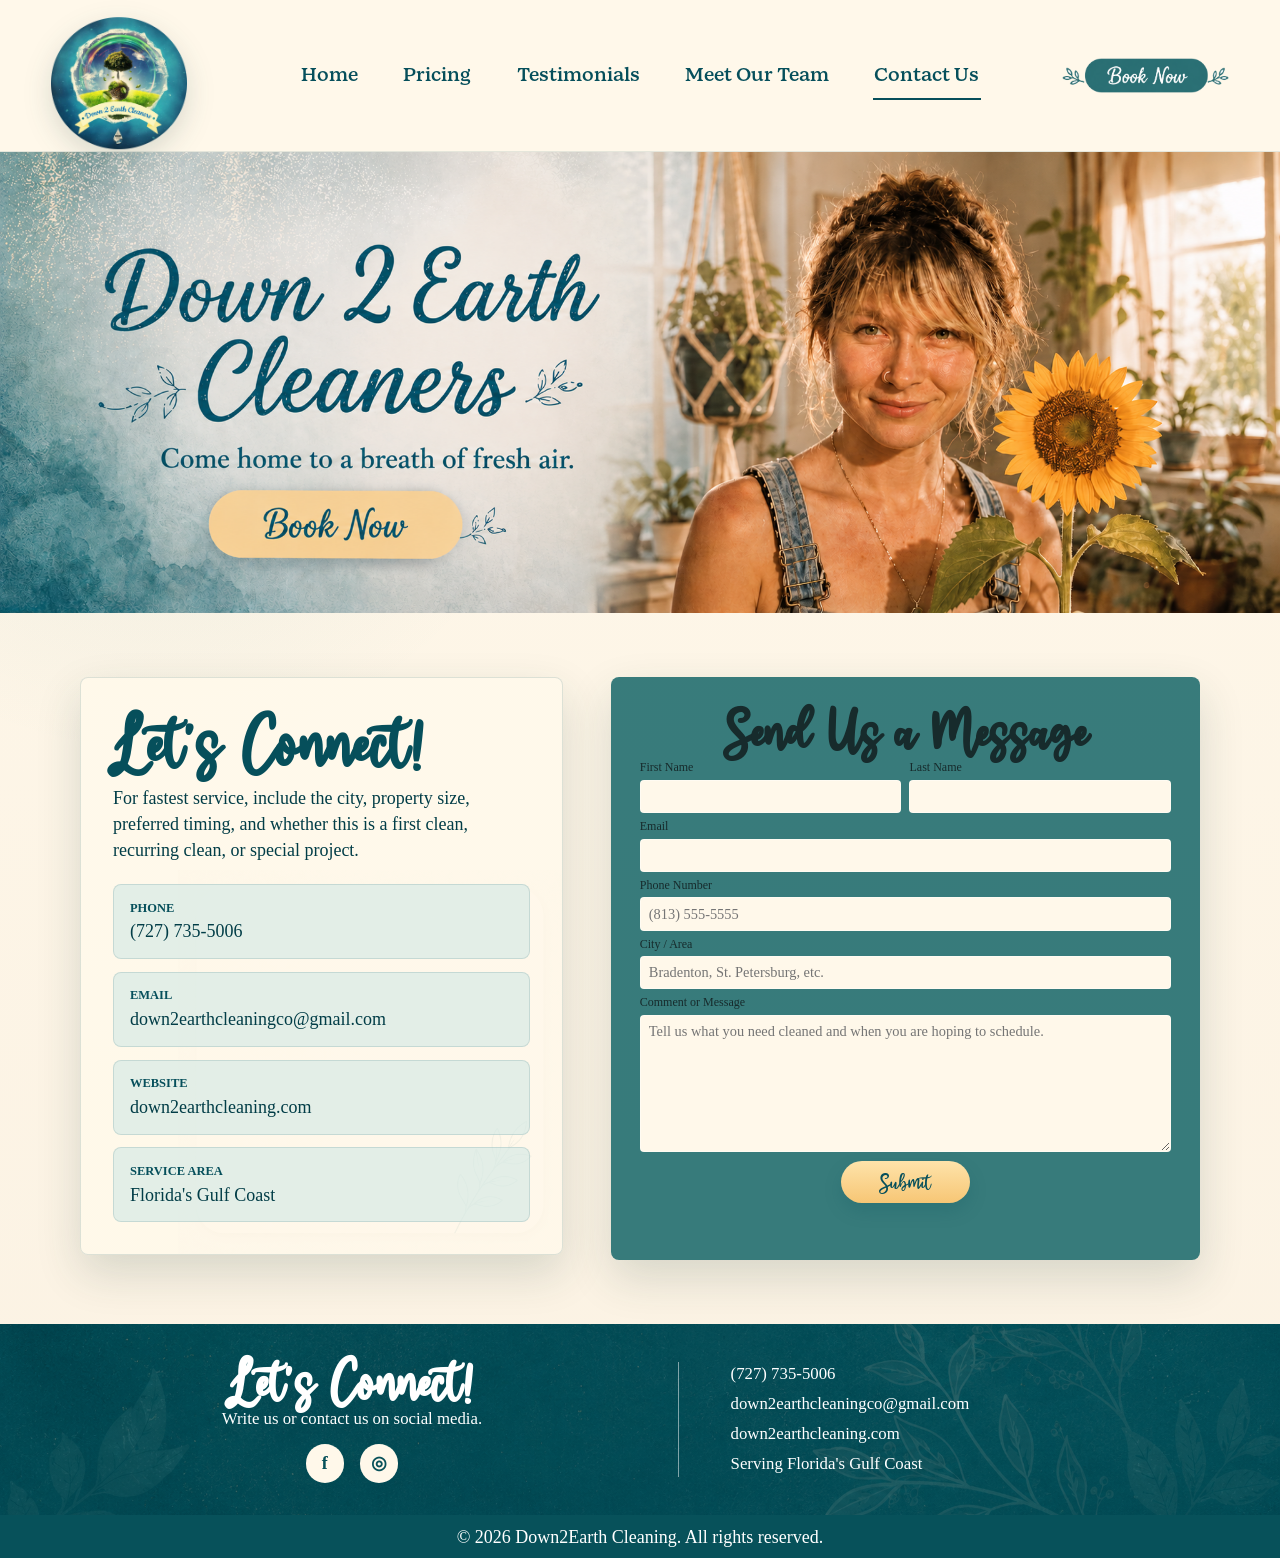
==== contact.html @ 71974619 "Initial commit — Down 2 Earth Cleaning static site Co-Authored-By: Claude Sonnet 4.6 <noreply@anthro" ====
<!doctype html>
<html lang="en">
  <head>
    <meta charset="utf-8" />
    <meta name="viewport" content="width=device-width, initial-scale=1" />
    <title>Contact Us | Down 2 Earth Cleaners</title>
    <meta
      name="description"
      content="Contact Down 2 Earth Cleaners to schedule residential cleaning across Florida's Gulf Coast."
    />
    <link rel="stylesheet" href="styles.css?v=logo-up" />
  </head>
  <body>
    <header class="site-header" id="home">
      <a class="brand" href="index.html#home" aria-label="Down 2 Earth Cleaners home">
        <img src="assets/main-logo.png" alt="Down 2 Earth Cleaners logo" />
      </a>

      <button class="menu-toggle" type="button" aria-expanded="false" aria-controls="site-nav">
        <span></span>
        <span></span>
        <span></span>
        <span class="sr-only">Toggle navigation</span>
      </button>

      <nav class="site-nav" id="site-nav" aria-label="Primary navigation">
        <a href="index.html#home">Home</a>
        <a href="pricing.html">Pricing</a>
        <a href="testimonials.html">Testimonials</a>
        <a href="team.html">Meet Our Team</a>
        <a href="contact.html" class="active">Contact Us</a>
      </nav>

      <a class="header-cta" href="#contact-form" aria-label="Book Now">
        <img src="assets/book-now-button.png?v=transparent" alt="" />
      </a>
    </header>

    <main>
      <section class="hero" aria-label="Down 2 Earth Cleaners">
        <img class="hero-art" src="assets/banner v4.PNG" alt="Down 2 Earth Cleaners" />
      </section>

      <section class="contact-page" aria-label="Contact Down 2 Earth Cleaners">
        <div class="contact-card">
          <h2>Let's Connect!</h2>
          <p>
            For fastest service, include the city, property size, preferred timing, and whether this
            is a first clean, recurring clean, or special project.
          </p>
          <address class="contact-list">
            <a href="tel:+17277355006">
              <span>Phone</span>
              (727) 735-5006
            </a>
            <a href="mailto:down2earthcleaningco@gmail.com">
              <span>Email</span>
              down2earthcleaningco@gmail.com
            </a>
            <a href="https://down2earthcleaning.com">
              <span>Website</span>
              down2earthcleaning.com
            </a>
            <div>
              <span>Service Area</span>
              Florida's Gulf Coast
            </div>
          </address>
        </div>

        <form class="message-form contact-page-form" id="contact-form">
          <h2>Send Us a Message</h2>
          <div class="form-row">
            <label>
              <span>First Name</span>
              <input name="first-name" autocomplete="given-name" required />
            </label>
            <label>
              <span>Last Name</span>
              <input name="last-name" autocomplete="family-name" required />
            </label>
          </div>
          <label>
            <span>Email</span>
            <input type="email" name="email" autocomplete="email" required />
          </label>
          <label>
            <span>Phone Number</span>
            <input type="tel" name="phone" autocomplete="tel" placeholder="(813) 555-5555" />
          </label>
          <label>
            <span>City / Area</span>
            <input name="service-area" autocomplete="address-level2" placeholder="Bradenton, St. Petersburg, etc." />
          </label>
          <label>
            <span>Comment or Message</span>
            <textarea
              name="message"
              rows="6"
              required
              placeholder="Tell us what you need cleaned and when you are hoping to schedule."
            ></textarea>
          </label>
          <button type="submit">Submit</button>
          <p class="form-status" aria-live="polite"></p>
        </form>
      </section>

      <section class="contact-band" id="contact" aria-labelledby="contact-title">
        <div class="contact-info">
          <h2 id="contact-title">Let's Connect!</h2>
          <p>Write us or contact us on social media.</p>
          <div class="socials" aria-label="Social links">
            <a href="#" aria-label="Facebook">f</a>
            <a href="#" aria-label="Instagram">◎</a>
          </div>
        </div>
        <address class="contact-details">
          <a href="tel:+17277355006">(727) 735-5006</a>
          <a href="mailto:down2earthcleaningco@gmail.com">down2earthcleaningco@gmail.com</a>
          <a href="https://down2earthcleaning.com">down2earthcleaning.com</a>
          <span>Serving Florida's Gulf Coast</span>
        </address>
      </section>
    </main>

    <footer class="site-footer">
      <p>© 2026 Down2Earth Cleaning. All rights reserved.</p>
    </footer>

    <script src="script.js"></script>
  </body>
</html>
---- styles.css ----
@font-face {
  font-display: swap;
  font-family: "Christmas Mint";
  font-style: normal;
  font-weight: 400;
  src: url("assets/fonts/christmas-mint.ttf") format("truetype");
}

@font-face {
  font-display: swap;
  font-family: "Bogue Slab Medium";
  font-style: normal;
  font-weight: 500;
  src: url("assets/fonts/BogueSlab-Medium.otf") format("opentype");
}

:root {
  --ink: #064f5b;
  --ink-dark: #023d47;
  --teal: #0d6c73;
  --teal-deep: #07515a;
  --paper: #fbf2e3;
  --paper-soft: #fff8ea;
  --gold: #f4c06c;
  --line: rgba(7, 81, 90, 0.18);
  --shadow: 0 18px 45px rgba(27, 60, 57, 0.16);
  --display-font: "Christmas Mint", "Brush Script MT", "Segoe Script", cursive;
}

* {
  box-sizing: border-box;
}

html {
  scroll-behavior: smooth;
}

body {
  margin: 0;
  color: #172b2c;
  background:
    radial-gradient(circle at 12% 22%, rgba(13, 108, 115, 0.08), transparent 26rem),
    linear-gradient(180deg, var(--paper-soft), var(--paper));
  font-family: Georgia, "Times New Roman", serif;
  font-size: 18px;
  line-height: 1.45;
}

a {
  color: inherit;
}

img {
  display: block;
  max-width: 100%;
}

.sr-only {
  position: absolute;
  width: 1px;
  height: 1px;
  padding: 0;
  margin: -1px;
  overflow: hidden;
  clip: rect(0, 0, 0, 0);
  white-space: nowrap;
  border: 0;
}

.site-header {
  position: sticky;
  top: 0;
  z-index: 20;
  display: grid;
  grid-template-columns: minmax(9rem, 13rem) minmax(0, 1fr) minmax(9rem, 13rem);
  align-items: center;
  min-height: 7.25rem;
  padding: 0.6rem clamp(1rem, 4vw, 4rem);
  background: rgba(255, 248, 234, 0.94);
  border-bottom: 1px solid rgba(7, 81, 90, 0.1);
  backdrop-filter: blur(12px);
}

.brand {
  width: 8.5rem;
  transform: translateY(0.45rem);
  filter: drop-shadow(0 10px 14px rgba(27, 60, 57, 0.16));
}

.site-nav {
  display: flex;
  justify-content: center;
  gap: clamp(1.35rem, 3.3vw, 4rem);
  color: var(--ink);
  font-family: "Bogue Slab Medium", Georgia, "Times New Roman", serif;
  font-size: clamp(1.2rem, 1.35vw, 1.48rem);
  font-weight: 500;
  line-height: 1;
}

.site-nav a {
  position: relative;
  padding: 0.45rem 0.1rem;
  text-decoration: none;
  white-space: nowrap;
}

.site-nav a::after {
  position: absolute;
  right: 0;
  bottom: -0.45rem;
  left: 0;
  height: 2px;
  content: "";
  background: currentColor;
  transform: scaleX(0);
  transform-origin: center;
  transition: transform 160ms ease;
}

.site-nav a:hover::after,
.site-nav a.active::after {
  transform: scaleX(1);
}

.header-cta,
.primary-button,
.message-form button {
  display: inline-flex;
  align-items: center;
  justify-content: center;
  min-height: 3rem;
  padding: 0.7rem 2.1rem;
  color: white;
  background: linear-gradient(180deg, #3d7b7d, var(--teal-deep));
  border: 0;
  border-radius: 999px;
  font-family: var(--display-font);
  font-size: 1.45rem;
  line-height: 1;
  text-decoration: none;
  box-shadow: 0 8px 18px rgba(6, 79, 91, 0.17);
  cursor: pointer;
}

.header-cta {
  justify-self: end;
  min-height: 0;
  padding: 0;
  background: transparent;
  border-radius: 0;
  box-shadow: none;
}

.header-cta img {
  width: clamp(10rem, 13vw, 13.5rem);
  max-width: none;
}

.menu-toggle {
  display: none;
}

.hero {
  position: relative;
  min-height: 0;
  aspect-ratio: 2048 / 737;
  overflow: hidden;
  background: #d7ede9;
}

.hero-art {
  position: absolute;
  inset: 0;
  width: 100%;
  height: 100%;
  object-fit: cover;
  object-position: center 44%;
}

.hero::after {
  content: none;
}

.hero-copy {
  display: none;
}

.hero h1,
.section-heading h2,
.about h2,
.contact-info h2,
.message-form h2 {
  margin: 0;
  font-family: var(--display-font);
  line-height: 0.95;
  letter-spacing: 0;
}

.hero h1 {
  font-size: clamp(4rem, 8.6vw, 8.8rem);
}

.hero p {
  margin: 1.1rem 0 1.6rem;
  font-size: clamp(1.45rem, 2.4vw, 2.35rem);
  color: var(--ink-dark);
}

.primary-button,
.message-form button {
  color: var(--ink);
  background: linear-gradient(180deg, #fee3aa, #f7c675);
}

.services {
  display: block;
  margin: 0;
  padding: 0;
  background: #fbf3e8;
}

.services-banner {
  display: block;
  width: 100%;
  aspect-ratio: 2048 / 483;
  object-fit: cover;
}

.about {
  position: relative;
  display: grid;
  grid-template-columns: minmax(17rem, 0.8fr) 1fr;
  align-items: center;
  min-height: 21rem;
  overflow: hidden;
  color: var(--ink-dark);
  background: #b9d8d5;
}

.about > img {
  position: absolute;
  inset: 0;
  width: 100%;
  height: 100%;
  object-fit: cover;
}

.about-copy {
  position: relative;
  z-index: 1;
  grid-column: 2;
  max-width: 40rem;
  padding: clamp(2rem, 4vw, 4rem) clamp(1.5rem, 6vw, 6rem);
}

.about h2,
.section-heading h2 {
  color: var(--ink);
  font-size: clamp(3.2rem, 5.4vw, 5rem);
}

.about h3 {
  margin: 1rem 0 0.8rem;
  font-size: clamp(1.25rem, 2.1vw, 1.8rem);
  line-height: 1.25;
}

.about p {
  max-width: 37rem;
  margin: 0;
  font-size: 1.15rem;
}

.testimonials {
  padding: clamp(2.2rem, 4vw, 3.4rem) clamp(1rem, 5vw, 4rem) 0.8rem;
  background:
    linear-gradient(rgba(255, 248, 234, 0.84), rgba(255, 248, 234, 0.84)),
    url("assets/testimonial-cards.png") center 8rem / 52rem auto no-repeat;
}

.section-heading {
  color: var(--ink);
  text-align: center;
}

.section-heading p {
  margin: 0.15rem 0 1.6rem;
  font-weight: 700;
}

.review-grid {
  display: grid;
  grid-template-columns: repeat(3, 1fr);
  gap: clamp(1rem, 4vw, 3rem);
  max-width: 68rem;
  margin: 0 auto;
}

.review {
  min-height: 17rem;
  padding: 1.35rem 1.7rem;
  background: rgba(255, 248, 234, 0.93);
  border: 1px solid rgba(7, 81, 90, 0.12);
  border-radius: 8px;
  box-shadow: var(--shadow);
  text-align: center;
}

.stars {
  color: #d19627;
  font-size: 1.35rem;
  letter-spacing: 0;
}

.review p {
  margin: 0.65rem 0 1rem;
  font-size: 1rem;
}

.review strong {
  display: block;
  color: var(--ink);
  font-family: var(--display-font);
  font-size: 1.65rem;
  line-height: 1;
  text-align: left;
}

.review span {
  display: block;
  font-size: 0.95rem;
  text-align: left;
}

.review-link {
  margin: 1rem 0 0;
  color: var(--ink-dark);
  text-align: center;
}

.contact-band {
  display: grid;
  grid-template-columns: minmax(17rem, 1fr) minmax(17rem, 1fr);
  gap: clamp(2rem, 6vw, 5rem);
  align-items: center;
  justify-content: center;
  min-height: 11rem;
  padding: clamp(1.35rem, 2.5vw, 2rem) clamp(1rem, 8vw, 8rem);
  color: white;
  background:
    linear-gradient(rgba(2, 76, 87, 0.5), rgba(2, 76, 87, 0.58)),
    url("assets/footer.png") center / cover no-repeat;
}

.contact-info {
  text-align: center;
}

.contact-info h2,
.message-form h2 {
  font-size: clamp(2.45rem, 4vw, 3.35rem);
}

.contact-info p {
  margin: 0.15rem 0 0.8rem;
  font-size: 1.05rem;
}

.socials {
  display: flex;
  justify-content: center;
  gap: 1rem;
}

.socials a {
  display: grid;
  place-items: center;
  width: 2.4rem;
  height: 2.4rem;
  color: var(--teal-deep);
  background: var(--paper-soft);
  border-radius: 50%;
  font-weight: 700;
  text-decoration: none;
}

.contact-details {
  display: grid;
  gap: 0.35rem;
  max-width: 23rem;
  padding-left: clamp(1.6rem, 4vw, 3.5rem);
  border-left: 1px solid rgba(255, 255, 255, 0.5);
  font-style: normal;
  font-size: 1.05rem;
  justify-self: start;
}

.contact-details a {
  text-decoration: none;
}

.message-form {
  display: grid;
  gap: 0.32rem;
  padding: 0.9rem 1.25rem 1rem;
  background: rgba(24, 104, 107, 0.86);
  border-radius: 8px;
  box-shadow: var(--shadow);
}

.message-form h2 {
  text-align: center;
}

.form-row {
  display: grid;
  grid-template-columns: 1fr 1fr;
  gap: 0.5rem;
}

.message-form label {
  display: grid;
  gap: 0.2rem;
  font-size: 0.75rem;
}

.message-form input,
.message-form textarea {
  width: 100%;
  min-height: 1.8rem;
  padding: 0.32rem 0.5rem;
  color: #102d2e;
  background: var(--paper-soft);
  border: 1px solid rgba(255, 255, 255, 0.36);
  border-radius: 4px;
  font: inherit;
  font-size: 0.9rem;
}

.message-form button {
  justify-self: center;
  min-height: 2.25rem;
  margin-top: 0.2rem;
  padding-inline: 2.4rem;
  font-size: 1.25rem;
}

.site-footer {
  padding: 0.55rem 1rem;
  color: white;
  background: #07515a;
  text-align: center;
}

.site-footer p {
  margin: 0;
}

.first-clean-copy h2,
.pricing-cta h2 {
  margin: 0;
  color: var(--ink);
  font-family: var(--display-font);
  line-height: 0.95;
  letter-spacing: 0;
}

.pricing-intro {
  display: grid;
  grid-template-columns: minmax(0, 1fr) minmax(18rem, 24rem);
  gap: clamp(1.5rem, 4vw, 4rem);
  align-items: center;
  max-width: 72rem;
  margin: 0 auto;
  padding: clamp(2.5rem, 5vw, 4.5rem) clamp(1rem, 4vw, 2rem);
}

.pricing-copy {
  display: grid;
  gap: 1rem;
  color: #213939;
}

.pricing-copy p {
  margin: 0;
}

.rate-card {
  position: relative;
  overflow: hidden;
  padding: 2rem;
  color: var(--ink);
  background:
    linear-gradient(rgba(255, 248, 234, 0.92), rgba(255, 248, 234, 0.92)),
    url("assets/testimonial-cards.png") center / 28rem auto no-repeat;
  border: 1px solid rgba(7, 81, 90, 0.16);
  border-radius: 8px;
  box-shadow: var(--shadow);
  text-align: center;
}

.rate-card span {
  display: block;
  color: var(--ink-dark);
  font-weight: 700;
  text-transform: uppercase;
}

.rate-card strong {
  display: block;
  margin: 0.2rem 0;
  font-size: clamp(4.5rem, 8vw, 6.4rem);
  line-height: 0.95;
}

.rate-card p {
  margin: 0 0 1rem;
  font-size: 1.45rem;
}

.minimum-note {
  padding: 0.85rem 1rem;
  color: white;
  background: linear-gradient(180deg, #3d7b7d, var(--teal-deep));
  border-radius: 8px;
  font-weight: 700;
}

.pricing-details {
  display: grid;
  grid-template-columns: repeat(3, 1fr);
  gap: clamp(1rem, 3vw, 2rem);
  max-width: 72rem;
  margin: 0 auto;
  padding: 0 clamp(1rem, 4vw, 2rem) clamp(2.5rem, 5vw, 4.5rem);
}

.pricing-panel {
  padding: 1.5rem;
  background: rgba(255, 248, 234, 0.82);
  border: 1px solid rgba(7, 81, 90, 0.14);
  border-radius: 8px;
  box-shadow: 0 10px 26px rgba(27, 60, 57, 0.09);
}

.featured-panel {
  background: rgba(210, 233, 229, 0.72);
}

.panel-icon {
  display: grid;
  place-items: center;
  width: 4.4rem;
  height: 4.4rem;
  margin-bottom: 1rem;
  color: var(--ink);
  background: rgba(13, 108, 115, 0.13);
  border-radius: 50%;
  font-size: 2.15rem;
}

.pricing-panel h2 {
  margin: 0 0 0.75rem;
  color: var(--ink);
  font-size: 1.35rem;
  line-height: 1.2;
}

.pricing-panel p {
  margin: 0;
}

.pricing-panel p + p {
  margin-top: 0.85rem;
}

.first-clean {
  position: relative;
  display: grid;
  grid-template-columns: minmax(15rem, 0.8fr) 1fr;
  min-height: 24rem;
  overflow: hidden;
  background: #b9d8d5;
}

.first-clean > img {
  position: absolute;
  inset: 0;
  width: 100%;
  height: 100%;
  object-fit: cover;
}

.first-clean::after {
  position: absolute;
  inset: 0;
  content: "";
  background: linear-gradient(90deg, rgba(185, 216, 213, 0.08), rgba(185, 216, 213, 0.92) 42%, rgba(185, 216, 213, 0.9));
}

.first-clean-copy {
  position: relative;
  z-index: 1;
  grid-column: 2;
  align-self: center;
  max-width: 46rem;
  padding: clamp(2.5rem, 5vw, 4.5rem) clamp(1.5rem, 6vw, 6rem);
  color: var(--ink-dark);
}

.first-clean-copy h2,
.pricing-cta h2 {
  font-size: clamp(3rem, 5.2vw, 5rem);
}

.first-clean-copy p {
  margin: 1rem 0 0;
}

.pricing-cta {
  padding: clamp(2.5rem, 5vw, 4.2rem) clamp(1rem, 5vw, 4rem);
  color: var(--ink-dark);
  text-align: center;
}

.pricing-cta p {
  max-width: 42rem;
  margin: 0.4rem auto 1.4rem;
  font-size: 1.2rem;
}

.testimonial-page {
  display: grid;
  gap: clamp(1.25rem, 4vw, 2.4rem);
  max-width: 74rem;
  margin: 0 auto;
  padding: clamp(2.5rem, 5vw, 4.5rem) clamp(1rem, 4vw, 2rem);
  background:
    radial-gradient(circle at 8% 14%, rgba(13, 108, 115, 0.08), transparent 18rem),
    radial-gradient(circle at 92% 88%, rgba(244, 192, 108, 0.16), transparent 18rem);
}

.long-testimonial {
  position: relative;
  display: grid;
  grid-template-columns: minmax(0, 1fr) minmax(13rem, 17rem);
  gap: clamp(1rem, 3vw, 2rem);
  padding: clamp(1.35rem, 3vw, 2.2rem);
  background:
    linear-gradient(rgba(255, 248, 234, 0.94), rgba(255, 248, 234, 0.94)),
    url("assets/testimonial-cards.png") right bottom / 24rem auto no-repeat;
  border: 1px solid rgba(7, 81, 90, 0.14);
  border-radius: 8px;
  box-shadow: var(--shadow);
}

.long-testimonial::before {
  position: absolute;
  top: 1.3rem;
  left: 1.35rem;
  color: rgba(7, 81, 90, 0.2);
  content: "“";
  font-family: Georgia, "Times New Roman", serif;
  font-size: 6rem;
  line-height: 1;
}

.testimonial-rating {
  grid-column: 1 / -1;
  color: #d19627;
  font-size: 1.35rem;
  letter-spacing: 0;
  text-align: right;
}

.long-testimonial blockquote {
  position: relative;
  z-index: 1;
  margin: 0;
  color: #22393a;
}

.long-testimonial blockquote p {
  margin: 0 0 1rem;
}

.long-testimonial blockquote p:last-child {
  margin-bottom: 0;
}

.long-testimonial footer {
  align-self: start;
  padding: 1.15rem;
  color: var(--ink);
  background: rgba(210, 233, 229, 0.74);
  border: 1px solid rgba(7, 81, 90, 0.14);
  border-radius: 8px;
  text-align: center;
}

.long-testimonial footer strong {
  display: block;
  font-family: var(--display-font);
  font-size: 2.2rem;
  line-height: 1;
}

.long-testimonial footer span {
  display: block;
  margin-top: 0.25rem;
  color: var(--ink-dark);
}

.owner-reply {
  grid-column: 1 / -1;
  margin-top: 0.25rem;
  padding: 1rem 1.2rem;
  color: white;
  background: linear-gradient(180deg, #3d7b7d, var(--teal-deep));
  border-radius: 8px;
}

.owner-reply span {
  display: block;
  margin-bottom: 0.25rem;
  color: #fee3aa;
  font-weight: 700;
  text-transform: uppercase;
}

.owner-reply p {
  margin: 0;
}

.contact-page {
  display: grid;
  grid-template-columns: minmax(18rem, 0.82fr) minmax(22rem, 1fr);
  gap: clamp(1.5rem, 4vw, 3rem);
  align-items: start;
  max-width: 74rem;
  margin: 0 auto;
  padding: clamp(2.5rem, 5vw, 4.5rem) clamp(1rem, 4vw, 2rem);
}

.contact-card {
  padding: clamp(1.4rem, 3vw, 2rem);
  color: var(--ink-dark);
  background:
    linear-gradient(rgba(255, 248, 234, 0.93), rgba(255, 248, 234, 0.93)),
    url("assets/testimonial-cards.png") right bottom / 24rem auto no-repeat;
  border: 1px solid rgba(7, 81, 90, 0.14);
  border-radius: 8px;
  box-shadow: var(--shadow);
}

.contact-card h2 {
  margin: 0;
  color: var(--ink);
  font-family: var(--display-font);
  font-size: clamp(3rem, 5vw, 4.6rem);
  line-height: 0.95;
  letter-spacing: 0;
}

.contact-card p {
  margin: 0.9rem 0 1.3rem;
}

.contact-list {
  display: grid;
  gap: 0.8rem;
  font-style: normal;
}

.contact-list a,
.contact-list div {
  display: grid;
  gap: 0.1rem;
  padding: 0.85rem 1rem;
  background: rgba(210, 233, 229, 0.62);
  border: 1px solid rgba(7, 81, 90, 0.13);
  border-radius: 8px;
  text-decoration: none;
}

.contact-list span {
  color: var(--ink);
  font-size: 0.78rem;
  font-weight: 700;
  text-transform: uppercase;
}

.contact-page-form {
  padding: clamp(1.2rem, 3vw, 1.8rem);
}

.contact-page-form textarea {
  resize: vertical;
}

.form-status {
  min-height: 1.3rem;
  margin: 0.15rem 0 0;
  color: #fff4cf;
  font-size: 0.9rem;
  text-align: center;
}

.team-intro {
  max-width: 72rem;
  margin: 0 auto;
  padding: clamp(2.5rem, 5vw, 4.5rem) clamp(1rem, 4vw, 2rem) clamp(1rem, 2vw, 1.5rem);
}

.team-intro-copy {
  display: grid;
  grid-template-columns: 1fr 1fr;
  gap: clamp(1.25rem, 4vw, 3rem);
  color: #213939;
}

.team-intro-copy p {
  margin: 0;
}

.team-members {
  display: grid;
  grid-template-columns: 1fr 1fr;
  gap: clamp(1.25rem, 4vw, 2.6rem);
  max-width: 72rem;
  margin: 0 auto;
  padding: clamp(1.5rem, 4vw, 2.5rem) clamp(1rem, 4vw, 2rem) clamp(2.5rem, 5vw, 4.5rem);
}

.team-card {
  overflow: hidden;
  background:
    linear-gradient(rgba(255, 248, 234, 0.94), rgba(255, 248, 234, 0.94)),
    url("assets/testimonial-cards.png") right bottom / 24rem auto no-repeat;
  border: 1px solid rgba(7, 81, 90, 0.14);
  border-radius: 8px;
  box-shadow: var(--shadow);
}

.team-photo-wrap {
  position: relative;
  display: grid;
  place-items: center;
  aspect-ratio: 1 / 0.92;
  overflow: hidden;
  color: rgba(255, 248, 234, 0.92);
  background:
    radial-gradient(circle at 34% 28%, rgba(244, 192, 108, 0.34), transparent 14rem),
    linear-gradient(135deg, #3d7b7d, var(--teal-deep));
}

.team-photo-wrap::before {
  content: attr(data-initials);
  font-family: var(--display-font);
  font-size: clamp(5rem, 12vw, 8rem);
  line-height: 1;
}

.team-photo-wrap img {
  position: absolute;
  inset: 0;
  width: 100%;
  height: 100%;
  object-fit: cover;
  object-position: center;
}

.team-photo-wrap img[src="assets/heather-hall.jpg"] {
  object-position: center 35%;
}

.team-photo-wrap img[src="assets/shane-berendt.jpg"] {
  object-position: center 28%;
}

.team-photo-wrap img:not([src]),
.team-photo-wrap img[src=""] {
  display: none;
}

.team-card-copy {
  padding: clamp(1.25rem, 3vw, 1.9rem);
}

.team-card-copy span {
  display: block;
  color: var(--ink-dark);
  font-size: 0.8rem;
  font-weight: 700;
  text-transform: uppercase;
}

.team-card-copy h2,
.team-growth-copy h2 {
  margin: 0.15rem 0 0.7rem;
  color: var(--ink);
  font-family: var(--display-font);
  font-size: clamp(3.1rem, 5vw, 4.8rem);
  line-height: 0.95;
  letter-spacing: 0;
}

.team-card-copy p {
  margin: 0;
  color: #213939;
}

.team-growth {
  position: relative;
  display: grid;
  grid-template-columns: minmax(15rem, 0.72fr) 1fr;
  min-height: 25rem;
  overflow: hidden;
  background: #b9d8d5;
}

.team-growth > img {
  position: absolute;
  inset: 0;
  width: 100%;
  height: 100%;
  object-fit: cover;
}

.team-growth::after {
  position: absolute;
  inset: 0;
  content: "";
  background: linear-gradient(90deg, rgba(185, 216, 213, 0.08), rgba(185, 216, 213, 0.92) 40%, rgba(185, 216, 213, 0.9));
}

.team-growth-copy {
  position: relative;
  z-index: 1;
  grid-column: 2;
  align-self: center;
  max-width: 48rem;
  padding: clamp(2.5rem, 5vw, 4.5rem) clamp(1.5rem, 6vw, 6rem);
  color: var(--ink-dark);
}

.team-growth-copy p {
  margin: 1rem 0 0;
}

@media (max-width: 900px) {
  .site-header {
    grid-template-columns: 5.7rem 1fr auto;
    min-height: 5.3rem;
  }

  .brand {
    width: 6.2rem;
    transform: translateY(0.15rem);
  }

  .menu-toggle {
    display: inline-grid;
    grid-column: 3;
    gap: 0.25rem;
    width: 2.8rem;
    height: 2.8rem;
    place-content: center;
    background: transparent;
    border: 1px solid var(--line);
    border-radius: 8px;
  }

  .menu-toggle span:not(.sr-only) {
    width: 1.2rem;
    height: 2px;
    background: var(--ink);
  }

  .site-nav {
    position: absolute;
    top: 100%;
    right: 1rem;
    left: 1rem;
    display: none;
    flex-direction: column;
    gap: 0.85rem;
    padding: 1rem;
    background: var(--paper-soft);
    border: 1px solid var(--line);
    border-radius: 8px;
    box-shadow: var(--shadow);
  }

  .site-nav.is-open {
    display: flex;
  }

  .header-cta {
    display: none;
  }

  .hero-art {
    object-position: center;
  }

  .services,
  .review-grid,
  .contact-band,
  .pricing-intro,
  .pricing-details,
  .contact-page,
  .team-intro-copy,
  .team-members {
    grid-template-columns: 1fr;
  }

  .about {
    grid-template-columns: 1fr;
    min-height: 28rem;
  }

  .about > img {
    object-position: left center;
  }

  .about-copy {
    grid-column: 1;
    align-self: end;
    max-width: none;
    padding-top: 13rem;
    background: linear-gradient(180deg, transparent, rgba(210, 233, 229, 0.92) 32%);
  }

  .contact-details {
    justify-self: center;
    max-width: none;
    padding-left: 0;
    border-left: 0;
    text-align: center;
  }

  .first-clean {
    grid-template-columns: 1fr;
  }

  .first-clean::after {
    background: linear-gradient(180deg, rgba(185, 216, 213, 0.12), rgba(185, 216, 213, 0.93) 42%);
  }

  .first-clean > img {
    object-position: left center;
  }

  .first-clean-copy {
    grid-column: 1;
    align-self: end;
    padding-top: 13rem;
  }

  .long-testimonial {
    grid-template-columns: 1fr;
  }

  .testimonial-rating {
    text-align: left;
  }

  .team-growth {
    grid-template-columns: 1fr;
  }

  .team-growth::after {
    background: linear-gradient(180deg, rgba(185, 216, 213, 0.1), rgba(185, 216, 213, 0.94) 42%);
  }

  .team-growth > img {
    object-position: left center;
  }

  .team-growth-copy {
    grid-column: 1;
    align-self: end;
    padding-top: 13rem;
  }
}

@media (max-width: 560px) {
  body {
    font-size: 16px;
  }

  .hero h1 {
    max-width: 20rem;
    font-size: 4.2rem;
  }

  .form-row {
    grid-template-columns: 1fr;
  }
}
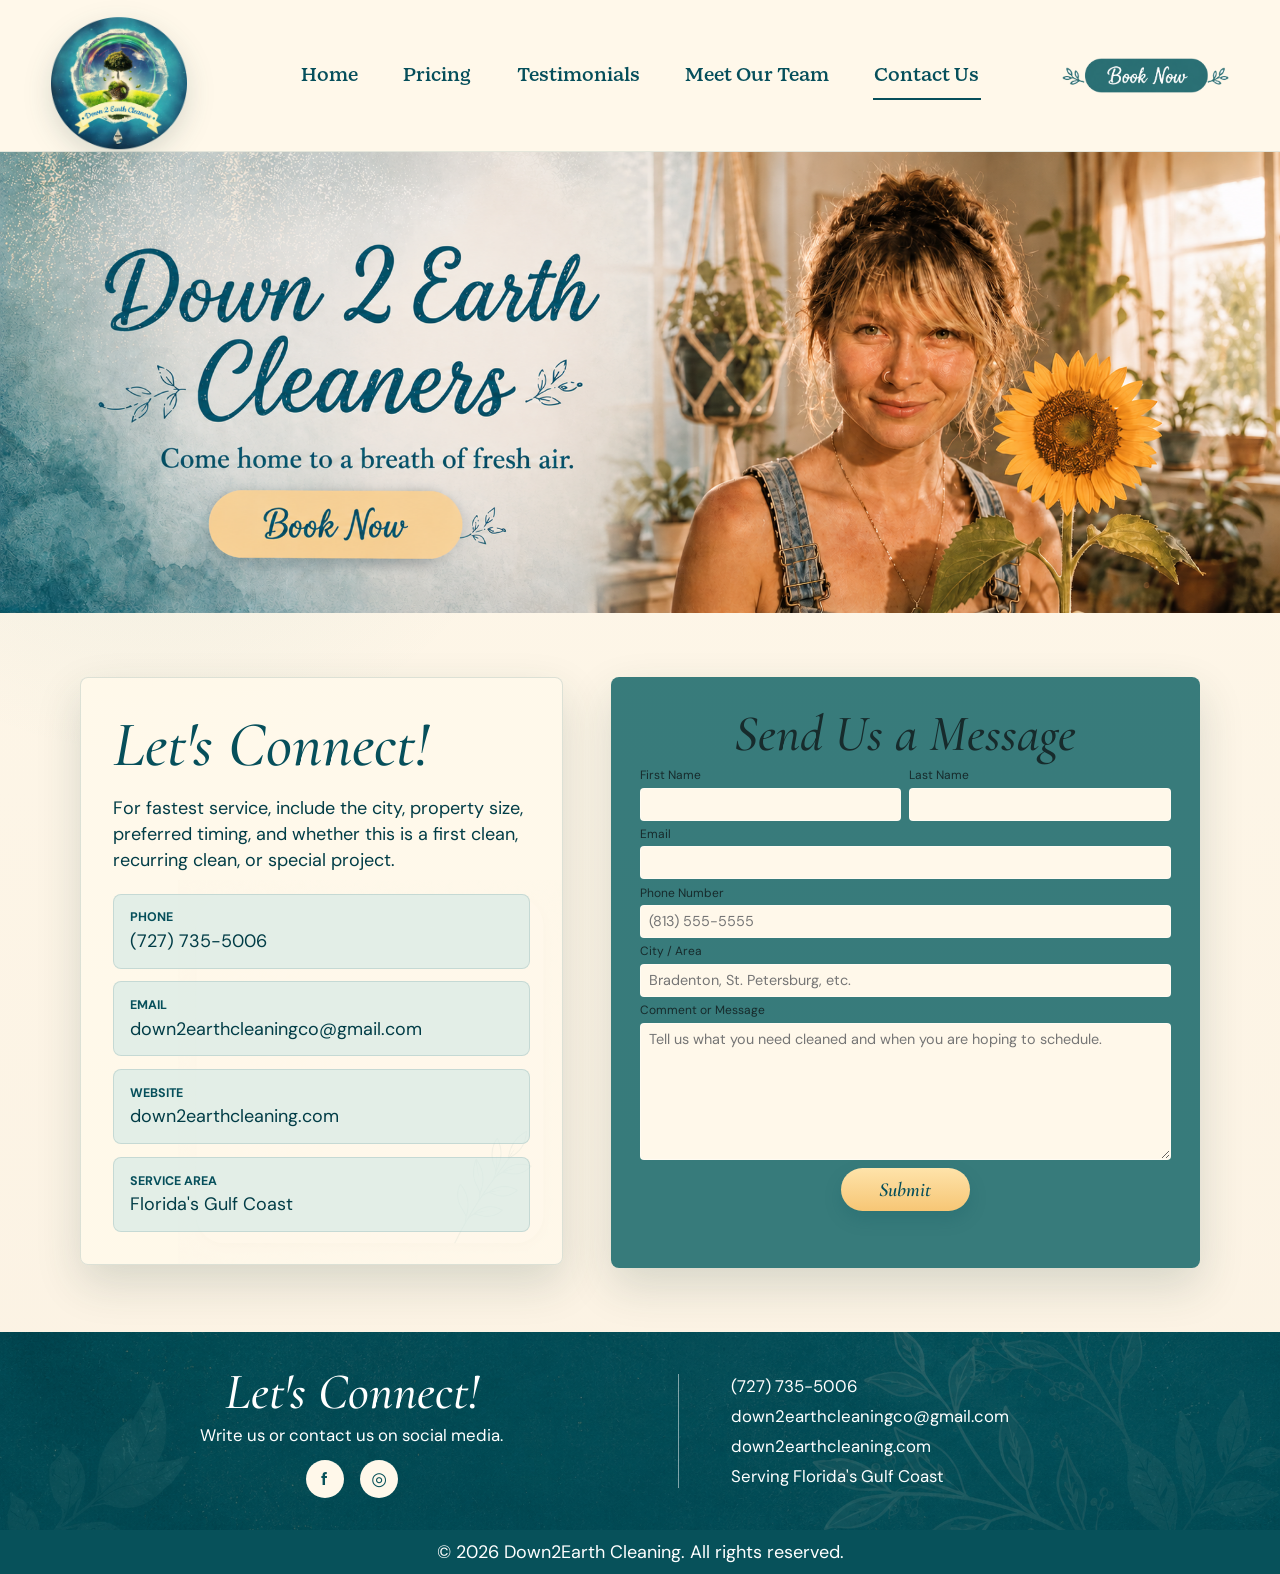
==== commit c1f9a551: "Replace fonts: Cormorant Garamond + DM Sans across all pages Swap Christmas Mint (generic Etsy scrip" ====
--- a/contact.html
+++ b/contact.html
@@ -8,6 +8,9 @@
       name="description"
       content="Contact Down 2 Earth Cleaners to schedule residential cleaning across Florida's Gulf Coast."
     />
+    <link rel="preconnect" href="https://fonts.googleapis.com" />
+    <link rel="preconnect" href="https://fonts.gstatic.com" crossorigin />
+    <link href="https://fonts.googleapis.com/css2?family=Cormorant+Garamond:ital,wght@0,500;0,600;1,400;1,500;1,600&family=DM+Sans:ital,wght@0,400;0,500;1,400&display=swap" rel="stylesheet" />
     <link rel="stylesheet" href="styles.css?v=logo-up" />
   </head>
   <body>
--- a/styles.css
+++ b/styles.css
@@ -24,7 +24,7 @@
   --gold: #f4c06c;
   --line: rgba(7, 81, 90, 0.18);
   --shadow: 0 18px 45px rgba(27, 60, 57, 0.16);
-  --display-font: "Christmas Mint", "Brush Script MT", "Segoe Script", cursive;
+  --display-font: "Cormorant Garamond", "Palatino Linotype", serif;
 }
 
 * {
@@ -41,7 +41,7 @@
   background:
     radial-gradient(circle at 12% 22%, rgba(13, 108, 115, 0.08), transparent 26rem),
     linear-gradient(180deg, var(--paper-soft), var(--paper));
-  font-family: Georgia, "Times New Roman", serif;
+  font-family: "DM Sans", system-ui, sans-serif;
   font-size: 18px;
   line-height: 1.45;
 }
@@ -136,7 +136,9 @@
   border: 0;
   border-radius: 999px;
   font-family: var(--display-font);
-  font-size: 1.45rem;
+  font-size: 1.6rem;
+  font-style: italic;
+  font-weight: 600;
   line-height: 1;
   text-decoration: none;
   box-shadow: 0 8px 18px rgba(6, 79, 91, 0.17);
@@ -193,7 +195,9 @@
 .message-form h2 {
   margin: 0;
   font-family: var(--display-font);
-  line-height: 0.95;
+  font-style: italic;
+  font-weight: 500;
+  line-height: 1.1;
   letter-spacing: 0;
 }
 
@@ -323,6 +327,8 @@
   color: var(--ink);
   font-family: var(--display-font);
   font-size: 1.65rem;
+  font-style: italic;
+  font-weight: 500;
   line-height: 1;
   text-align: left;
 }
@@ -462,7 +468,9 @@
   margin: 0;
   color: var(--ink);
   font-family: var(--display-font);
-  line-height: 0.95;
+  font-style: italic;
+  font-weight: 500;
+  line-height: 1.1;
   letter-spacing: 0;
 }
 
@@ -703,6 +711,8 @@
   display: block;
   font-family: var(--display-font);
   font-size: 2.2rem;
+  font-style: italic;
+  font-weight: 500;
   line-height: 1;
 }
 
@@ -759,7 +769,9 @@
   color: var(--ink);
   font-family: var(--display-font);
   font-size: clamp(3rem, 5vw, 4.6rem);
-  line-height: 0.95;
+  font-style: italic;
+  font-weight: 500;
+  line-height: 1.1;
   letter-spacing: 0;
 }
 
@@ -902,7 +914,9 @@
   color: var(--ink);
   font-family: var(--display-font);
   font-size: clamp(3.1rem, 5vw, 4.8rem);
-  line-height: 0.95;
+  font-style: italic;
+  font-weight: 500;
+  line-height: 1.1;
   letter-spacing: 0;
 }
 
@@ -1091,11 +1105,112 @@
     font-size: 16px;
   }
 
+  /* ── Header ── */
+  .site-header {
+    grid-template-columns: 3.4rem 1fr auto;
+    min-height: 3.4rem;
+    padding: 0.3rem 0.85rem;
+  }
+
+  .brand {
+    width: 3.3rem;
+    transform: none;
+  }
+
+  .menu-toggle {
+    width: 2.4rem;
+    height: 2.4rem;
+  }
+
+  .menu-toggle span:not(.sr-only) {
+    width: 1rem;
+  }
+
+  /* ── Hero ── */
   .hero h1 {
     max-width: 20rem;
-    font-size: 4.2rem;
-  }
-
+    font-size: 3.4rem;
+  }
+
+  /* ── Services banner — give it real height ── */
+  .services-banner {
+    min-height: 7rem;
+  }
+
+  /* ── About ── */
+  .about {
+    min-height: 22rem;
+  }
+
+  .about-copy {
+    padding-top: 9rem;
+    padding-bottom: 1.5rem;
+  }
+
+  .about h3 {
+    font-size: 1rem;
+    margin: 0.5rem 0 0.4rem;
+  }
+
+  /* ── Display headings — reduce minimum across all pages ── */
+  .about h2,
+  .section-heading h2,
+  .first-clean-copy h2,
+  .pricing-cta h2 {
+    font-size: 2.4rem;
+  }
+
+  .contact-info h2,
+  .message-form h2 {
+    font-size: 2rem;
+  }
+
+  .contact-card h2 {
+    font-size: 2.6rem;
+  }
+
+  .team-card-copy h2,
+  .team-growth-copy h2 {
+    font-size: 2.6rem;
+  }
+
+  /* ── Section subheading ── */
+  .section-heading p {
+    font-size: 0.9rem;
+    margin-bottom: 1rem;
+  }
+
+  /* ── Testimonials section ── */
+  .testimonials {
+    padding: 1.8rem 1rem 0.5rem;
+  }
+
+  .review {
+    min-height: auto;
+    padding: 1.1rem 1.2rem;
+  }
+
+  /* ── Pricing ── */
+  .rate-card strong {
+    font-size: 3.5rem;
+  }
+
+  /* ── First clean & team growth — reduce overlay padding ── */
+  .first-clean-copy {
+    padding-top: 9rem;
+  }
+
+  .team-growth-copy {
+    padding-top: 9rem;
+  }
+
+  /* ── Contact band ── */
+  .contact-band {
+    padding: 2rem 1.5rem;
+    gap: 1.5rem;
+  }
+
+  /* ── Form ── */
   .form-row {
     grid-template-columns: 1fr;
   }
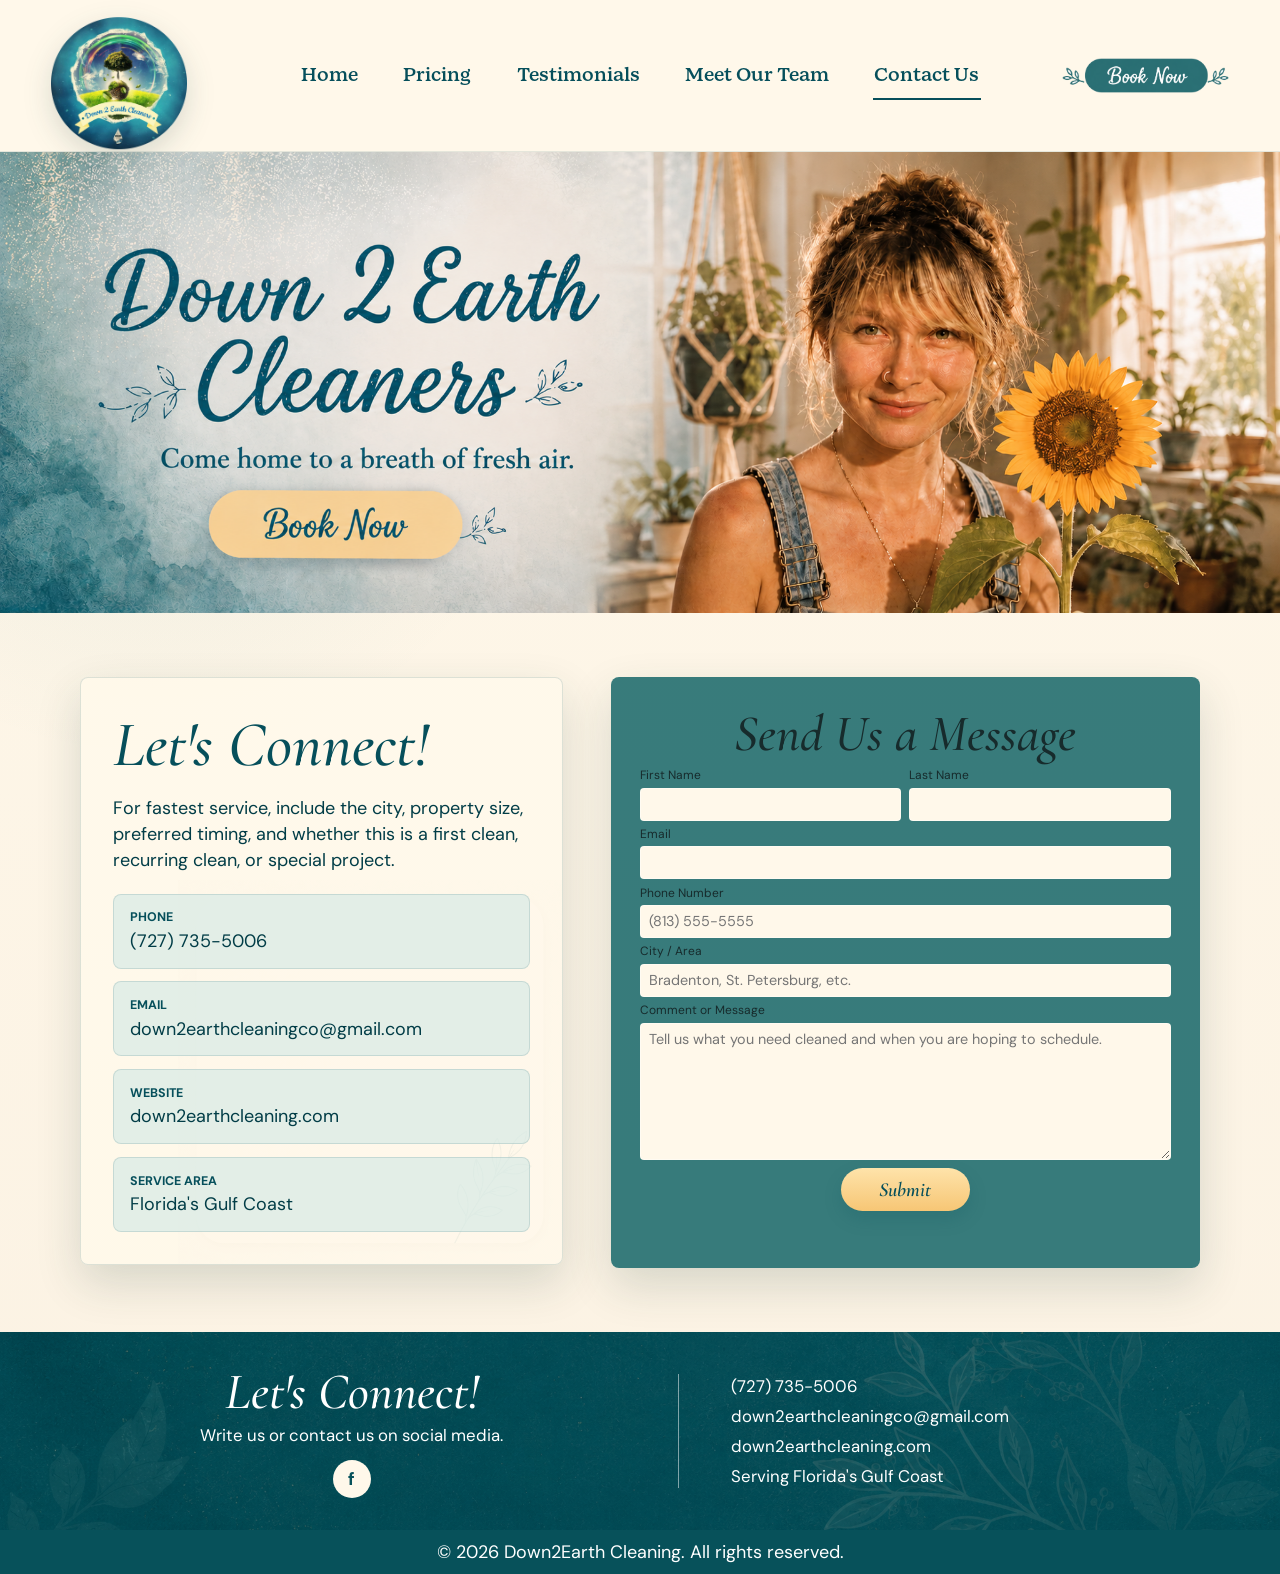
==== commit 622ed622: "Wire Facebook link, remove Instagram placeholder All 5 pages: socials block now points to facebook.c" ====
--- a/contact.html
+++ b/contact.html
@@ -114,8 +114,7 @@
           <h2 id="contact-title">Let's Connect!</h2>
           <p>Write us or contact us on social media.</p>
           <div class="socials" aria-label="Social links">
-            <a href="#" aria-label="Facebook">f</a>
-            <a href="#" aria-label="Instagram">◎</a>
+            <a href="https://www.facebook.com/D2EClean/" aria-label="Facebook" target="_blank" rel="noopener noreferrer">f</a>
           </div>
         </div>
         <address class="contact-details">
